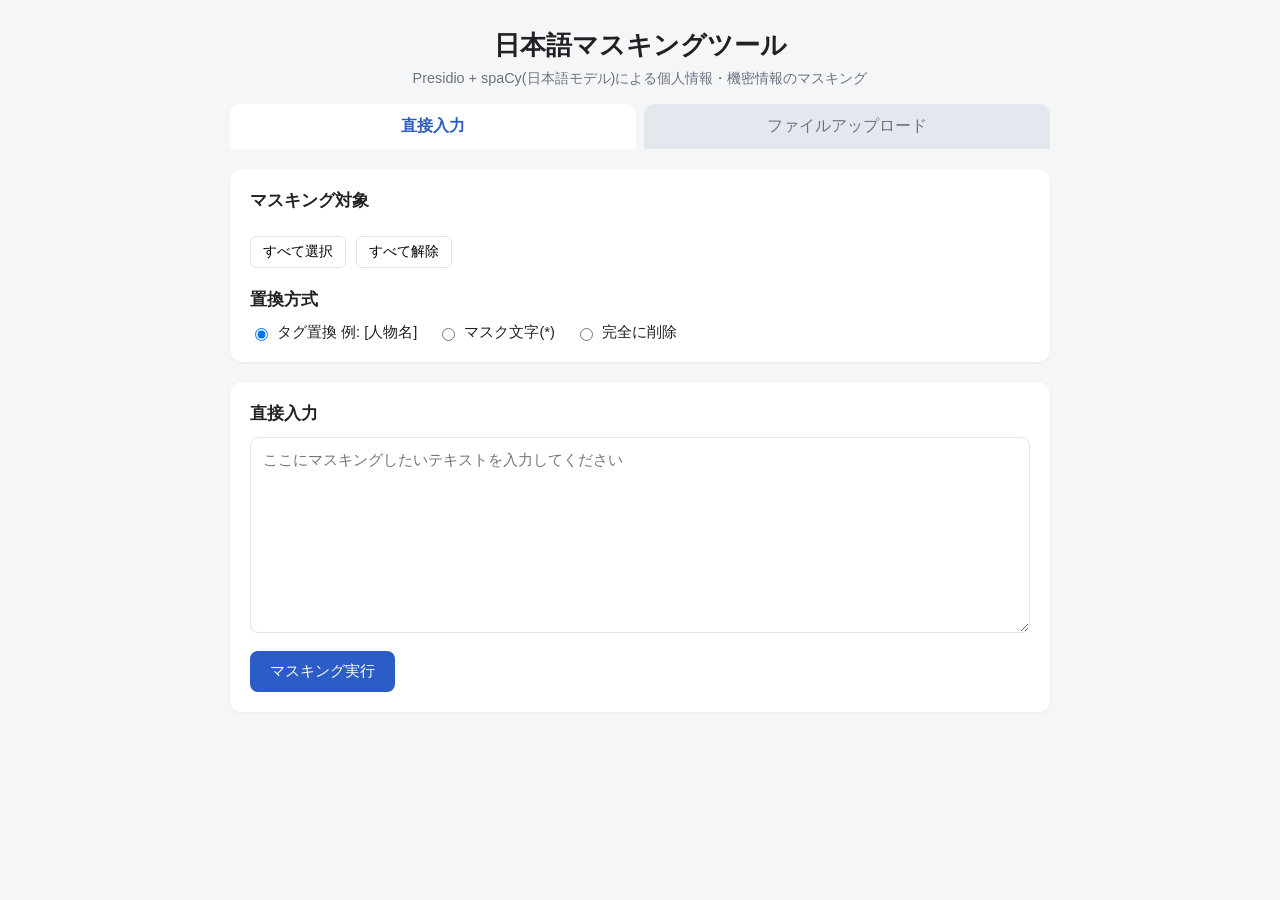
==== static/index.html @ 4ee97b60 "Add Japanese PII masking web tool using Presidio + spaCy Implements a FastAPI web app that masks PII" ====
<!DOCTYPE html>
<html lang="ja">
<head>
<meta charset="UTF-8">
<meta name="viewport" content="width=device-width, initial-scale=1.0">
<title>日本語マスキングツール</title>
<link rel="stylesheet" href="/static/style.css">
</head>
<body>
  <header class="app-header">
    <h1>日本語マスキングツール</h1>
    <p class="subtitle">Presidio + spaCy(日本語モデル)による個人情報・機密情報のマスキング</p>
  </header>

  <main class="container">
    <nav class="tabs">
      <button class="tab-btn active" data-tab="text-tab">直接入力</button>
      <button class="tab-btn" data-tab="file-tab">ファイルアップロード</button>
    </nav>

    <section class="entity-panel">
      <h2>マスキング対象</h2>
      <div id="entity-checkboxes" class="entity-grid"></div>
      <div class="entity-actions">
        <button type="button" id="select-all">すべて選択</button>
        <button type="button" id="select-none">すべて解除</button>
      </div>

      <h2>置換方式</h2>
      <div class="style-options">
        <label><input type="radio" name="style" value="tag" checked> タグ置換 例: [人物名]</label>
        <label><input type="radio" name="style" value="mask"> マスク文字(*)</label>
        <label><input type="radio" name="style" value="redact"> 完全に削除</label>
      </div>
    </section>

    <section id="text-tab" class="tab-panel active">
      <h2>直接入力</h2>
      <textarea id="input-text" rows="10" placeholder="ここにマスキングしたいテキストを入力してください"></textarea>
      <button type="button" id="mask-text-btn" class="primary-btn">マスキング実行</button>

      <div id="text-result" class="result-box hidden">
        <div class="result-header">
          <h3>マスキング結果</h3>
          <button type="button" id="copy-result-btn">コピー</button>
        </div>
        <textarea id="output-text" rows="10" readonly></textarea>
        <div id="detection-summary" class="detection-summary"></div>
      </div>
    </section>

    <section id="file-tab" class="tab-panel">
      <h2>ファイルアップロード</h2>
      <p class="hint">テキストファイル(.txt)またはCSVファイル(.csv)をアップロードしてください。</p>
      <input type="file" id="file-input" accept=".txt,.csv">
      <button type="button" id="mask-file-btn" class="primary-btn">マスキング実行</button>

      <div id="file-result" class="result-box hidden">
        <h3>処理結果</h3>
        <p id="file-result-message"></p>
        <a id="download-link" class="primary-btn" download>マスキング済みファイルをダウンロード</a>
      </div>
    </section>

    <div id="error-box" class="error-box hidden"></div>
  </main>

  <script src="/static/app.js"></script>
</body>
</html>
---- static/style.css ----
:root {
  --bg: #f5f6f8;
  --card-bg: #ffffff;
  --primary: #2c5cc5;
  --primary-hover: #1e46a0;
  --text: #202124;
  --muted: #6b7280;
  --border: #e2e4e9;
  --danger-bg: #fdecea;
  --danger-text: #a12622;
}

* {
  box-sizing: border-box;
}

body {
  margin: 0;
  background: var(--bg);
  color: var(--text);
  font-family: "Hiragino Kaku Gothic ProN", "Yu Gothic", -apple-system, "Segoe UI", sans-serif;
}

.app-header {
  padding: 28px 24px 16px;
  text-align: center;
}

.app-header h1 {
  margin: 0 0 6px;
  font-size: 1.6rem;
}

.subtitle {
  margin: 0;
  color: var(--muted);
  font-size: 0.9rem;
}

.container {
  max-width: 860px;
  margin: 0 auto;
  padding: 0 20px 60px;
  display: flex;
  flex-direction: column;
  gap: 20px;
}

.tabs {
  display: flex;
  gap: 8px;
}

.tab-btn {
  flex: 1;
  padding: 12px;
  border: none;
  border-radius: 10px 10px 0 0;
  background: #e4e7ee;
  color: var(--muted);
  font-size: 1rem;
  cursor: pointer;
}

.tab-btn.active {
  background: var(--card-bg);
  color: var(--primary);
  font-weight: 600;
}

.entity-panel,
.tab-panel {
  background: var(--card-bg);
  border-radius: 12px;
  padding: 20px;
  box-shadow: 0 1px 3px rgba(0, 0, 0, 0.06);
}

.tab-panel {
  display: none;
}

.tab-panel.active {
  display: block;
}

h2 {
  font-size: 1.05rem;
  margin: 0 0 12px;
}

.entity-grid {
  display: grid;
  grid-template-columns: repeat(auto-fill, minmax(180px, 1fr));
  gap: 8px 16px;
  margin-bottom: 12px;
}

.entity-grid label {
  display: flex;
  align-items: center;
  gap: 6px;
  font-size: 0.92rem;
}

.entity-actions {
  display: flex;
  gap: 10px;
  margin-bottom: 20px;
}

.entity-actions button {
  border: 1px solid var(--border);
  background: #fff;
  border-radius: 6px;
  padding: 6px 12px;
  cursor: pointer;
  font-size: 0.85rem;
}

.style-options {
  display: flex;
  gap: 20px;
  flex-wrap: wrap;
}

.style-options label {
  font-size: 0.92rem;
  display: flex;
  align-items: center;
  gap: 6px;
}

textarea {
  width: 100%;
  border: 1px solid var(--border);
  border-radius: 8px;
  padding: 12px;
  font-size: 0.95rem;
  font-family: inherit;
  resize: vertical;
}

.primary-btn {
  display: inline-block;
  margin-top: 14px;
  background: var(--primary);
  color: #fff;
  border: none;
  border-radius: 8px;
  padding: 10px 20px;
  font-size: 0.95rem;
  cursor: pointer;
  text-decoration: none;
}

.primary-btn:hover {
  background: var(--primary-hover);
}

.result-box {
  margin-top: 20px;
  border-top: 1px solid var(--border);
  padding-top: 16px;
}

.result-box.hidden {
  display: none;
}

.result-header {
  display: flex;
  align-items: center;
  justify-content: space-between;
}

#copy-result-btn {
  border: 1px solid var(--border);
  background: #fff;
  border-radius: 6px;
  padding: 6px 12px;
  cursor: pointer;
  font-size: 0.85rem;
}

.detection-summary {
  margin-top: 12px;
  display: flex;
  flex-wrap: wrap;
  gap: 8px;
}

.detection-badge {
  background: #eef1fb;
  color: var(--primary);
  border-radius: 999px;
  padding: 4px 12px;
  font-size: 0.82rem;
}

.hint {
  color: var(--muted);
  font-size: 0.88rem;
  margin-top: 0;
}

.error-box {
  background: var(--danger-bg);
  color: var(--danger-text);
  border-radius: 8px;
  padding: 12px 16px;
  font-size: 0.9rem;
}

.error-box.hidden {
  display: none;
}
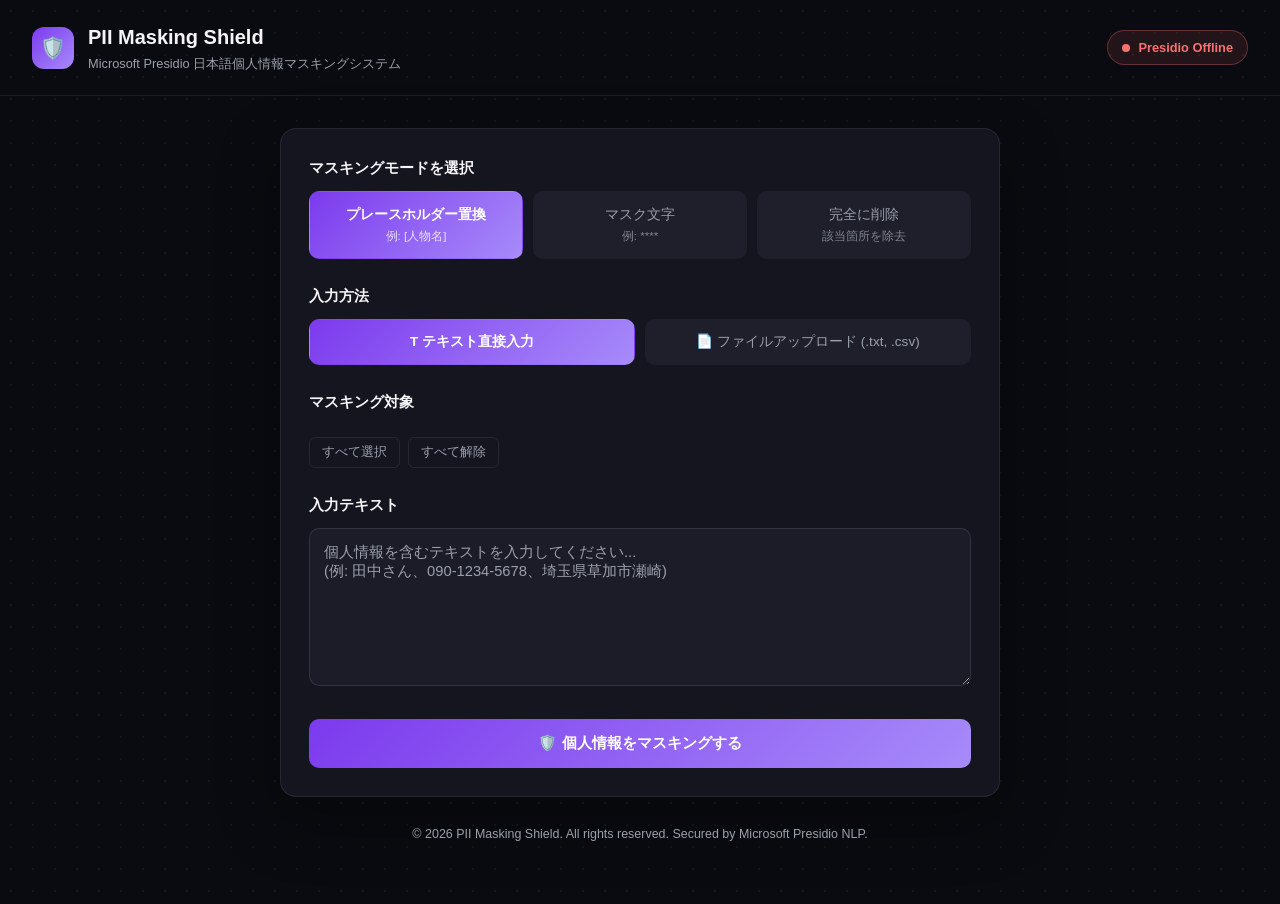
==== commit f20f5597: "Redesign UI as dark theme with purple accent (PII Masking Shield) Rework the front end to match a pr" ====
--- a/static/index.html
+++ b/static/index.html
@@ -3,66 +3,97 @@
 <head>
 <meta charset="UTF-8">
 <meta name="viewport" content="width=device-width, initial-scale=1.0">
-<title>日本語マスキングツール</title>
+<title>PII Masking Shield</title>
 <link rel="stylesheet" href="/static/style.css">
 </head>
 <body>
   <header class="app-header">
-    <h1>日本語マスキングツール</h1>
-    <p class="subtitle">Presidio + spaCy(日本語モデル)による個人情報・機密情報のマスキング</p>
+    <div class="brand">
+      <div class="logo">🛡️</div>
+      <div class="brand-text">
+        <h1>PII Masking Shield</h1>
+        <p class="subtitle">Microsoft Presidio 日本語個人情報マスキングシステム</p>
+      </div>
+    </div>
+    <div class="status-badge" id="status-badge"><span class="status-dot"></span><span id="status-label">確認中...</span></div>
   </header>
 
   <main class="container">
-    <nav class="tabs">
-      <button class="tab-btn active" data-tab="text-tab">直接入力</button>
-      <button class="tab-btn" data-tab="file-tab">ファイルアップロード</button>
-    </nav>
+    <div class="card">
+      <section class="field-group">
+        <h2>マスキングモードを選択</h2>
+        <div class="segmented">
+          <label class="segment">
+            <input type="radio" name="style" value="tag" checked>
+            <span class="segment-label">プレースホルダー置換</span>
+            <small>例: [人物名]</small>
+          </label>
+          <label class="segment">
+            <input type="radio" name="style" value="mask">
+            <span class="segment-label">マスク文字</span>
+            <small>例: ****</small>
+          </label>
+          <label class="segment">
+            <input type="radio" name="style" value="redact">
+            <span class="segment-label">完全に削除</span>
+            <small>該当箇所を除去</small>
+          </label>
+        </div>
+      </section>
 
-    <section class="entity-panel">
-      <h2>マスキング対象</h2>
-      <div id="entity-checkboxes" class="entity-grid"></div>
-      <div class="entity-actions">
-        <button type="button" id="select-all">すべて選択</button>
-        <button type="button" id="select-none">すべて解除</button>
-      </div>
+      <section class="field-group">
+        <h2>入力方法</h2>
+        <div class="segmented two">
+          <button type="button" class="segment tab-btn active" data-tab="text-tab">
+            <span>T テキスト直接入力</span>
+          </button>
+          <button type="button" class="segment tab-btn" data-tab="file-tab">
+            <span>📄 ファイルアップロード (.txt, .csv)</span>
+          </button>
+        </div>
+      </section>
 
-      <h2>置換方式</h2>
-      <div class="style-options">
-        <label><input type="radio" name="style" value="tag" checked> タグ置換 例: [人物名]</label>
-        <label><input type="radio" name="style" value="mask"> マスク文字(*)</label>
-        <label><input type="radio" name="style" value="redact"> 完全に削除</label>
-      </div>
-    </section>
+      <section class="field-group">
+        <h2>マスキング対象</h2>
+        <div id="entity-checkboxes" class="entity-grid"></div>
+        <div class="entity-actions">
+          <button type="button" id="select-all">すべて選択</button>
+          <button type="button" id="select-none">すべて解除</button>
+        </div>
+      </section>
 
-    <section id="text-tab" class="tab-panel active">
-      <h2>直接入力</h2>
-      <textarea id="input-text" rows="10" placeholder="ここにマスキングしたいテキストを入力してください"></textarea>
-      <button type="button" id="mask-text-btn" class="primary-btn">マスキング実行</button>
+      <section id="text-tab" class="tab-panel active">
+        <h2>入力テキスト</h2>
+        <textarea id="input-text" rows="8" placeholder="個人情報を含むテキストを入力してください...&#10;(例: 田中さん、090-1234-5678、埼玉県草加市瀬崎)"></textarea>
+      </section>
+
+      <section id="file-tab" class="tab-panel">
+        <h2>ファイルアップロード</h2>
+        <p class="hint">テキストファイル(.txt)またはCSVファイル(.csv)をアップロードしてください。</p>
+        <input type="file" id="file-input" accept=".txt,.csv">
+      </section>
+
+      <button type="button" id="mask-btn" class="primary-btn full">🛡️ 個人情報をマスキングする</button>
+
+      <div id="error-box" class="error-box hidden"></div>
 
       <div id="text-result" class="result-box hidden">
         <div class="result-header">
-          <h3>マスキング結果</h3>
+          <h2>マスキング結果</h2>
           <button type="button" id="copy-result-btn">コピー</button>
         </div>
-        <textarea id="output-text" rows="10" readonly></textarea>
+        <textarea id="output-text" rows="8" readonly></textarea>
         <div id="detection-summary" class="detection-summary"></div>
       </div>
-    </section>
-
-    <section id="file-tab" class="tab-panel">
-      <h2>ファイルアップロード</h2>
-      <p class="hint">テキストファイル(.txt)またはCSVファイル(.csv)をアップロードしてください。</p>
-      <input type="file" id="file-input" accept=".txt,.csv">
-      <button type="button" id="mask-file-btn" class="primary-btn">マスキング実行</button>
 
       <div id="file-result" class="result-box hidden">
-        <h3>処理結果</h3>
+        <h2>処理結果</h2>
         <p id="file-result-message"></p>
         <a id="download-link" class="primary-btn" download>マスキング済みファイルをダウンロード</a>
       </div>
-    </section>
+    </div>
 
-    <div id="error-box" class="error-box hidden"></div>
+    <footer class="app-footer">© 2026 PII Masking Shield. All rights reserved. Secured by Microsoft Presidio NLP.</footer>
   </main>
 
   <script src="/static/app.js"></script>
--- a/static/style.css
+++ b/static/style.css
@@ -1,13 +1,17 @@
 :root {
-  --bg: #f5f6f8;
-  --card-bg: #ffffff;
-  --primary: #2c5cc5;
-  --primary-hover: #1e46a0;
-  --text: #202124;
-  --muted: #6b7280;
-  --border: #e2e4e9;
-  --danger-bg: #fdecea;
-  --danger-text: #a12622;
+  --bg: #0a0b10;
+  --card-bg: #14151f;
+  --card-border: rgba(255, 255, 255, 0.08);
+  --text: #f5f5f7;
+  --muted: #9aa0ac;
+  --accent-a: #7c3aed;
+  --accent-b: #a78bfa;
+  --segment-bg: #1e1f2a;
+  --segment-text: #9aa0ac;
+  --input-bg: #1b1c27;
+  --input-border: rgba(255, 255, 255, 0.1);
+  --success: #34d399;
+  --danger: #f87171;
 }
 
 * {
@@ -16,64 +20,203 @@
 
 body {
   margin: 0;
-  background: var(--bg);
+  background-color: var(--bg);
+  background-image: radial-gradient(rgba(255, 255, 255, 0.05) 1px, transparent 1px);
+  background-size: 22px 22px;
   color: var(--text);
   font-family: "Hiragino Kaku Gothic ProN", "Yu Gothic", -apple-system, "Segoe UI", sans-serif;
+  line-height: 1.5;
 }
 
 .app-header {
-  padding: 28px 24px 16px;
+  display: flex;
+  align-items: center;
+  justify-content: space-between;
+  padding: 22px 32px;
+  border-bottom: 1px solid var(--card-border);
+  flex-wrap: wrap;
+  gap: 12px;
+}
+
+.brand {
+  display: flex;
+  align-items: center;
+  gap: 14px;
+}
+
+.logo {
+  width: 42px;
+  height: 42px;
+  border-radius: 12px;
+  display: flex;
+  align-items: center;
+  justify-content: center;
+  font-size: 1.3rem;
+  background: linear-gradient(135deg, var(--accent-a), var(--accent-b));
+  flex-shrink: 0;
+}
+
+.brand-text h1 {
+  margin: 0;
+  font-size: 1.25rem;
+  font-weight: 700;
+}
+
+.subtitle {
+  margin: 2px 0 0;
+  color: var(--muted);
+  font-size: 0.8rem;
+}
+
+.status-badge {
+  display: inline-flex;
+  align-items: center;
+  gap: 8px;
+  padding: 7px 14px;
+  border-radius: 999px;
+  background: rgba(52, 211, 153, 0.1);
+  border: 1px solid rgba(52, 211, 153, 0.3);
+  color: var(--success);
+  font-size: 0.8rem;
+  font-weight: 600;
+  white-space: nowrap;
+}
+
+.status-badge.offline {
+  background: rgba(248, 113, 113, 0.1);
+  border-color: rgba(248, 113, 113, 0.3);
+  color: var(--danger);
+}
+
+.status-dot {
+  width: 8px;
+  height: 8px;
+  border-radius: 50%;
+  background: currentColor;
+}
+
+.container {
+  max-width: 760px;
+  margin: 0 auto;
+  padding: 32px 20px 60px;
+}
+
+.card {
+  background: var(--card-bg);
+  border: 1px solid var(--card-border);
+  border-radius: 16px;
+  padding: 28px;
+  display: flex;
+  flex-direction: column;
+  gap: 26px;
+  box-shadow: 0 24px 60px rgba(0, 0, 0, 0.35);
+}
+
+.card h2 {
+  font-size: 0.92rem;
+  font-weight: 700;
+  margin: 0 0 12px;
+  color: var(--text);
+}
+
+.segmented {
+  display: flex;
+  gap: 10px;
+  flex-wrap: wrap;
+}
+
+.segment {
+  flex: 1;
+  min-width: 150px;
+  display: flex;
+  flex-direction: column;
+  align-items: center;
+  justify-content: center;
+  gap: 2px;
   text-align: center;
-}
-
-.app-header h1 {
-  margin: 0 0 6px;
-  font-size: 1.6rem;
-}
-
-.subtitle {
-  margin: 0;
-  color: var(--muted);
-  font-size: 0.9rem;
-}
-
-.container {
-  max-width: 860px;
-  margin: 0 auto;
-  padding: 0 20px 60px;
-  display: flex;
-  flex-direction: column;
-  gap: 20px;
-}
-
-.tabs {
-  display: flex;
+  padding: 13px 14px;
+  border-radius: 10px;
+  background: var(--segment-bg);
+  color: var(--segment-text);
+  font-size: 0.85rem;
+  border: 1px solid transparent;
+  cursor: pointer;
+  transition: background 0.15s ease, color 0.15s ease;
+}
+
+.segment input {
+  position: absolute;
+  width: 1px;
+  height: 1px;
+  opacity: 0;
+  pointer-events: none;
+}
+
+.segment small {
+  font-size: 0.72rem;
+  font-weight: 400;
+  opacity: 0.8;
+}
+
+.segment:has(input:checked),
+.segment.active {
+  background: linear-gradient(135deg, var(--accent-a), var(--accent-b));
+  color: #fff;
+  font-weight: 600;
+}
+
+.segment:not(.active):not(:has(input:checked)):hover {
+  border-color: rgba(255, 255, 255, 0.15);
+}
+
+.entity-grid {
+  display: grid;
+  grid-template-columns: repeat(auto-fill, minmax(170px, 1fr));
   gap: 8px;
-}
-
-.tab-btn {
-  flex: 1;
-  padding: 12px;
-  border: none;
-  border-radius: 10px 10px 0 0;
-  background: #e4e7ee;
-  color: var(--muted);
-  font-size: 1rem;
-  cursor: pointer;
-}
-
-.tab-btn.active {
-  background: var(--card-bg);
-  color: var(--primary);
-  font-weight: 600;
-}
-
-.entity-panel,
-.tab-panel {
-  background: var(--card-bg);
-  border-radius: 12px;
-  padding: 20px;
-  box-shadow: 0 1px 3px rgba(0, 0, 0, 0.06);
+  margin-bottom: 12px;
+}
+
+.entity-grid label {
+  display: flex;
+  align-items: center;
+  gap: 8px;
+  padding: 8px 12px;
+  border-radius: 8px;
+  background: var(--segment-bg);
+  border: 1px solid transparent;
+  font-size: 0.83rem;
+  color: var(--segment-text);
+  cursor: pointer;
+}
+
+.entity-grid label:has(input:checked) {
+  background: rgba(124, 58, 237, 0.18);
+  border-color: var(--accent-a);
+  color: var(--text);
+}
+
+.entity-grid input {
+  accent-color: var(--accent-a);
+}
+
+.entity-actions {
+  display: flex;
+  gap: 8px;
+}
+
+.entity-actions button {
+  border: 1px solid var(--card-border);
+  background: none;
+  border-radius: 6px;
+  padding: 6px 12px;
+  cursor: pointer;
+  font-size: 0.8rem;
+  color: var(--muted);
+}
+
+.entity-actions button:hover {
+  border-color: var(--accent-b);
+  color: var(--text);
 }
 
 .tab-panel {
@@ -84,134 +227,147 @@
   display: block;
 }
 
-h2 {
-  font-size: 1.05rem;
-  margin: 0 0 12px;
-}
-
-.entity-grid {
-  display: grid;
-  grid-template-columns: repeat(auto-fill, minmax(180px, 1fr));
-  gap: 8px 16px;
+textarea {
+  width: 100%;
+  border: 1px solid var(--input-border);
+  border-radius: 10px;
+  padding: 14px;
+  font-size: 0.92rem;
+  font-family: inherit;
+  resize: vertical;
+  color: var(--text);
+  background: var(--input-bg);
+}
+
+textarea::placeholder {
+  color: var(--muted);
+}
+
+textarea:focus,
+input[type="file"]:focus {
+  outline: 1px solid var(--accent-b);
+  outline-offset: 1px;
+}
+
+input[type="file"] {
+  color: var(--muted);
+  font-size: 0.85rem;
+}
+
+input[type="file"]::file-selector-button {
+  background: var(--segment-bg);
+  color: var(--text);
+  border: 1px solid var(--input-border);
+  border-radius: 6px;
+  padding: 7px 14px;
+  margin-right: 12px;
+  font-size: 0.82rem;
+  cursor: pointer;
+}
+
+input[type="file"]::file-selector-button:hover {
+  border-color: var(--accent-b);
+}
+
+.primary-btn {
+  display: flex;
+  align-items: center;
+  justify-content: center;
+  width: 100%;
+  background: linear-gradient(135deg, var(--accent-a), var(--accent-b));
+  color: #fff;
+  border: none;
+  border-radius: 10px;
+  padding: 14px 20px;
+  font-size: 0.95rem;
+  font-weight: 600;
+  cursor: pointer;
+  text-decoration: none;
+}
+
+.primary-btn:hover {
+  opacity: 0.9;
+}
+
+.primary-btn:disabled {
+  background: #4b4d5a;
+  cursor: not-allowed;
+  opacity: 0.7;
+}
+
+.result-box {
+  border-top: 1px solid var(--card-border);
+  padding-top: 20px;
+}
+
+.result-box.hidden {
+  display: none;
+}
+
+.result-header {
+  display: flex;
+  align-items: center;
+  justify-content: space-between;
   margin-bottom: 12px;
 }
 
-.entity-grid label {
-  display: flex;
-  align-items: center;
-  gap: 6px;
-  font-size: 0.92rem;
-}
-
-.entity-actions {
-  display: flex;
-  gap: 10px;
-  margin-bottom: 20px;
-}
-
-.entity-actions button {
-  border: 1px solid var(--border);
-  background: #fff;
+.result-header h2 {
+  margin: 0;
+}
+
+#copy-result-btn {
+  border: 1px solid var(--card-border);
+  background: none;
   border-radius: 6px;
   padding: 6px 12px;
   cursor: pointer;
-  font-size: 0.85rem;
-}
-
-.style-options {
-  display: flex;
-  gap: 20px;
-  flex-wrap: wrap;
-}
-
-.style-options label {
-  font-size: 0.92rem;
-  display: flex;
-  align-items: center;
-  gap: 6px;
-}
-
-textarea {
-  width: 100%;
-  border: 1px solid var(--border);
-  border-radius: 8px;
-  padding: 12px;
-  font-size: 0.95rem;
-  font-family: inherit;
-  resize: vertical;
-}
-
-.primary-btn {
-  display: inline-block;
-  margin-top: 14px;
-  background: var(--primary);
-  color: #fff;
-  border: none;
-  border-radius: 8px;
-  padding: 10px 20px;
-  font-size: 0.95rem;
-  cursor: pointer;
-  text-decoration: none;
-}
-
-.primary-btn:hover {
-  background: var(--primary-hover);
-}
-
-.result-box {
-  margin-top: 20px;
-  border-top: 1px solid var(--border);
-  padding-top: 16px;
-}
-
-.result-box.hidden {
-  display: none;
-}
-
-.result-header {
-  display: flex;
-  align-items: center;
-  justify-content: space-between;
-}
-
-#copy-result-btn {
-  border: 1px solid var(--border);
-  background: #fff;
-  border-radius: 6px;
-  padding: 6px 12px;
-  cursor: pointer;
-  font-size: 0.85rem;
+  font-size: 0.8rem;
+  color: var(--muted);
+}
+
+#copy-result-btn:hover {
+  border-color: var(--accent-b);
+  color: var(--text);
 }
 
 .detection-summary {
   margin-top: 12px;
   display: flex;
   flex-wrap: wrap;
-  gap: 8px;
+  gap: 6px;
 }
 
 .detection-badge {
-  background: #eef1fb;
-  color: var(--primary);
-  border-radius: 999px;
-  padding: 4px 12px;
-  font-size: 0.82rem;
+  border: 1px solid rgba(124, 58, 237, 0.35);
+  background: rgba(124, 58, 237, 0.12);
+  color: var(--text);
+  border-radius: 6px;
+  padding: 4px 10px;
+  font-size: 0.78rem;
 }
 
 .hint {
   color: var(--muted);
-  font-size: 0.88rem;
+  font-size: 0.84rem;
   margin-top: 0;
 }
 
 .error-box {
-  background: var(--danger-bg);
-  color: var(--danger-text);
+  border: 1px solid rgba(248, 113, 113, 0.4);
+  background: rgba(248, 113, 113, 0.08);
+  color: var(--danger);
   border-radius: 8px;
-  padding: 12px 16px;
-  font-size: 0.9rem;
+  padding: 11px 14px;
+  font-size: 0.87rem;
 }
 
 .error-box.hidden {
   display: none;
 }
+
+.app-footer {
+  text-align: center;
+  color: var(--muted);
+  font-size: 0.78rem;
+  margin-top: 28px;
+}
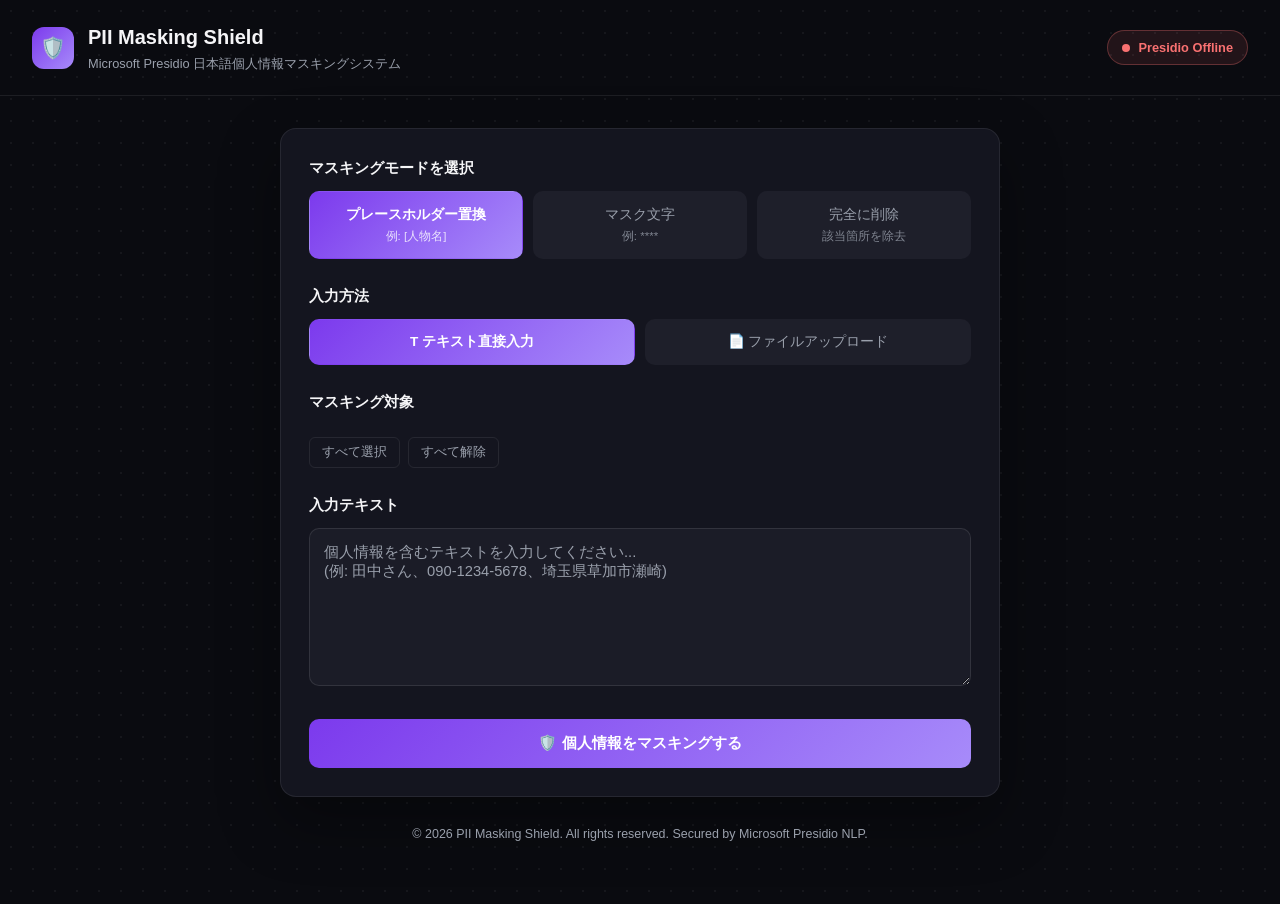
==== commit a5b5463f: "Add Excel, Word, PowerPoint, and PDF upload support Extend file upload masking beyond txt/csv to .xl" ====
--- a/static/index.html
+++ b/static/index.html
@@ -48,7 +48,7 @@
             <span>T テキスト直接入力</span>
           </button>
           <button type="button" class="segment tab-btn" data-tab="file-tab">
-            <span>📄 ファイルアップロード (.txt, .csv)</span>
+            <span>📄 ファイルアップロード</span>
           </button>
         </div>
       </section>
@@ -69,8 +69,8 @@
 
       <section id="file-tab" class="tab-panel">
         <h2>ファイルアップロード</h2>
-        <p class="hint">テキストファイル(.txt)またはCSVファイル(.csv)をアップロードしてください。</p>
-        <input type="file" id="file-input" accept=".txt,.csv">
+        <p class="hint">対応形式: テキスト(.txt) / CSV(.csv) / Excel(.xlsx) / Word(.docx) / PowerPoint(.pptx) / PDF(.pdf)</p>
+        <input type="file" id="file-input" accept=".txt,.csv,.xlsx,.docx,.pptx,.pdf">
       </section>
 
       <button type="button" id="mask-btn" class="primary-btn full">🛡️ 個人情報をマスキングする</button>
